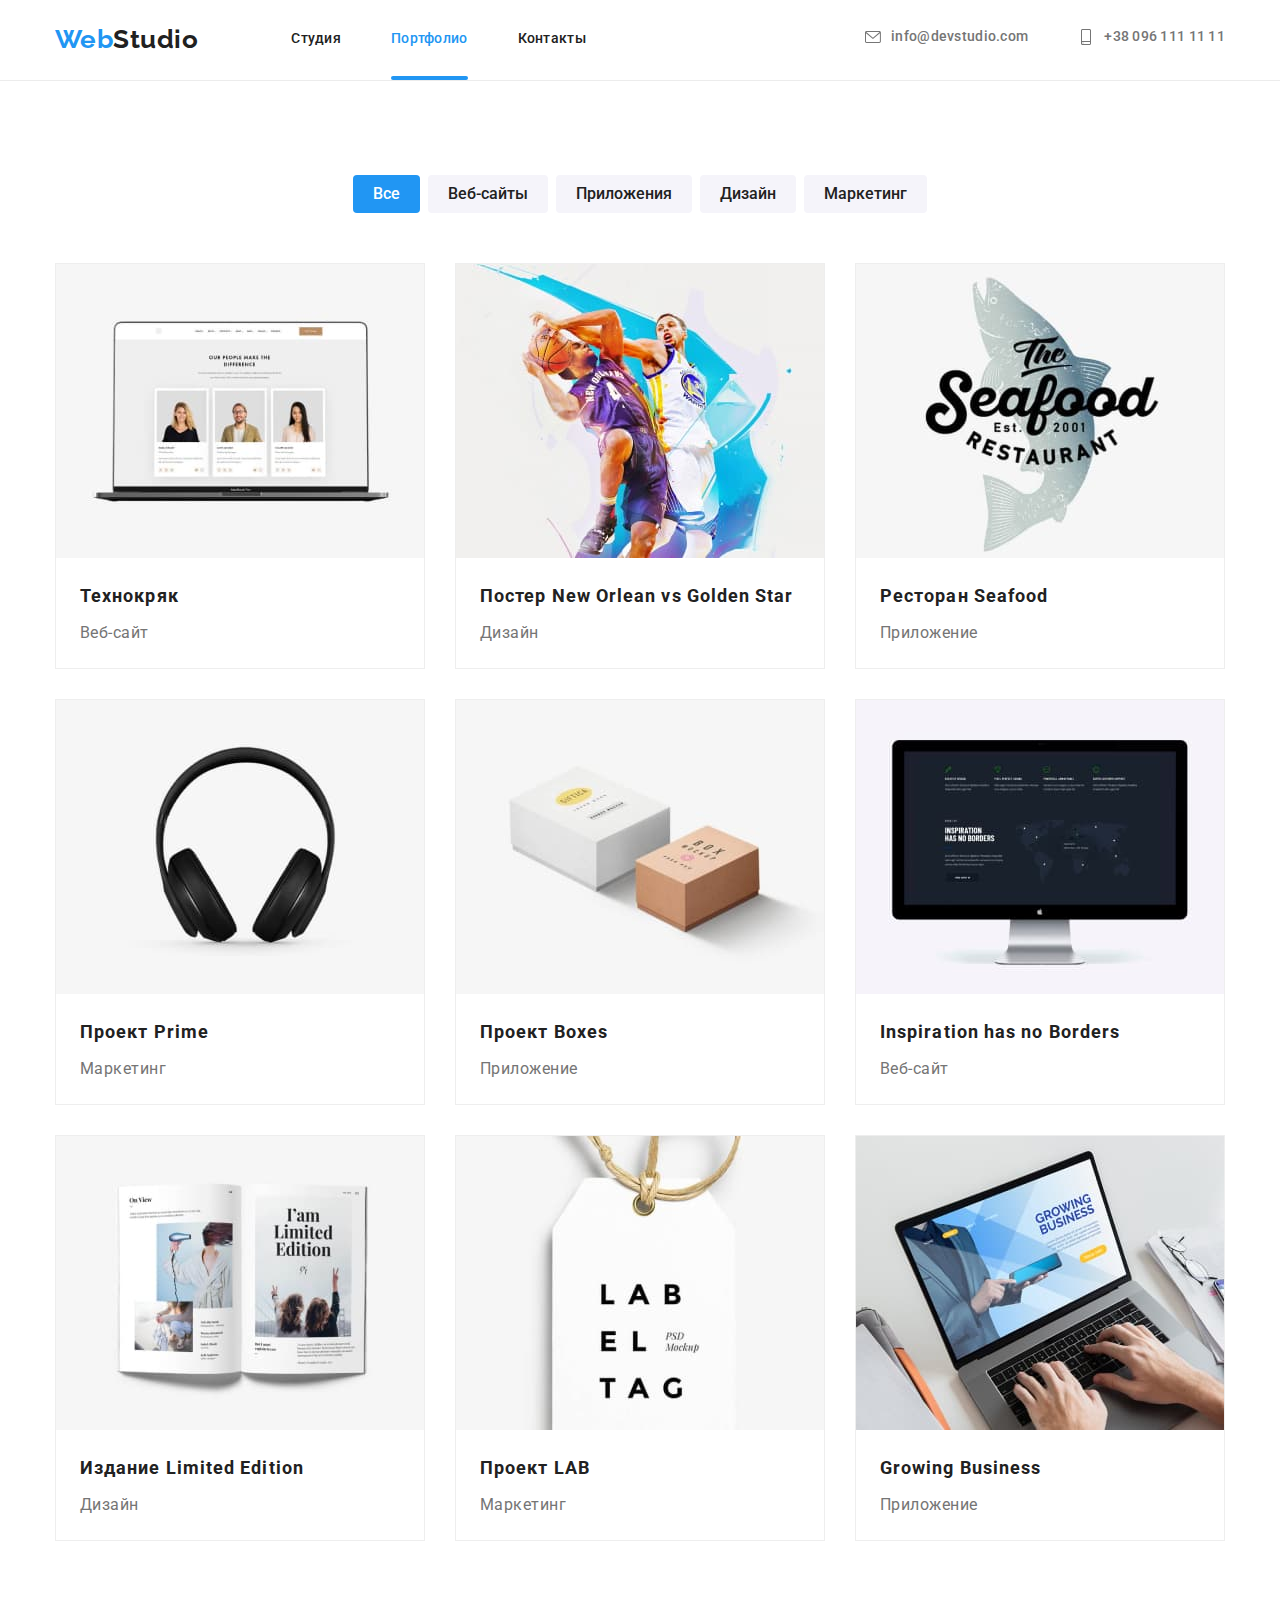
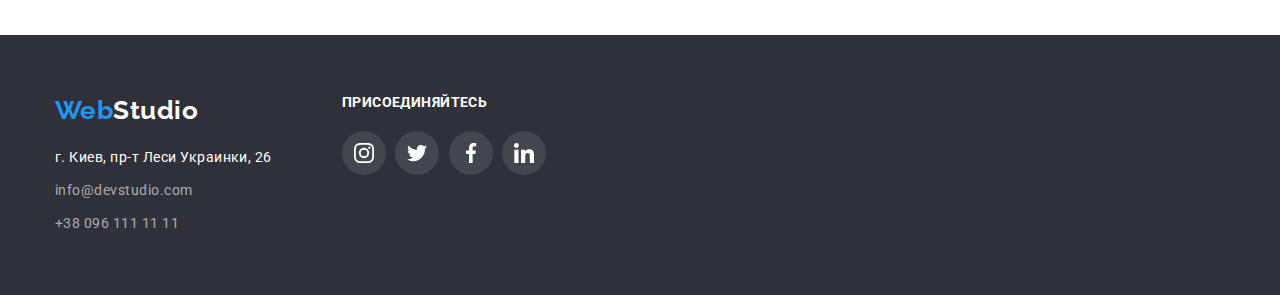
==== portfolio.html @ 7b87c252 "оформление стилей" ====
<!DOCTYPE html>
<html lang="en">

<head>
  <meta charset="UTF-8" />
  <meta http-equiv="X-UA-Compatible" content="IE=edge" />
  <meta name="viewport" content="width=device-width, initial-scale=1.0" />
  <title>Portfolio</title>
  <link rel="preconnect" href="https://fonts.gstatic.com">
  <link href="https://fonts.googleapis.com/css2?family=Raleway:wght@700&family=Roboto:wght@400;500;700;900&display=swap"
    rel="stylesheet">
  <link rel="stylesheet" href="https://cdnjs.cloudflare.com/ajax/libs/modern-normalize/1.1.0/modern-normalize.css"
    integrity="sha512-Y0MM+V6ymRKN2zStTqzQ227DWhhp4Mzdo6gnlRnuaNCbc+YN/ZH0sBCLTM4M0oSy9c9VKiCvd4Jk44aCLrNS5Q=="
    crossorigin="anonymous" referrerpolicy="no-referrer" />
  <link rel="stylesheet" href="https://cdnjs.cloudflare.com/ajax/libs/modern-normalize/1.1.0/modern-normalize.min.css"
    integrity="sha512-wpPYUAdjBVSE4KJnH1VR1HeZfpl1ub8YT/NKx4PuQ5NmX2tKuGu6U/JRp5y+Y8XG2tV+wKQpNHVUX03MfMFn9Q=="
    crossorigin="anonymous" referrerpolicy="no-referrer" />
  <link rel="stylesheet" href="./css/style.css">
</head>
</head>

<body>
  <!--Шапка проекта-->
  <header class="header">
    <div class="container header-container">
      <nav class="site-nav ">
        <a class="logo link " href="./index.html"> <span class="logo-color">Web</span>Studio</a>
        <ul class="site-list list ">
          <li class="nav-item"><a class="site-link  link" href="./index.html">Студия</a></li>
          <li class="nav-item"><a class="site-link current link after-link" href="">Портфолио</a></li>
          <li class="nav-item"><a class="site-link link" href="">Контакты</a></li>
        </ul>
      </nav>
      <ul class="contact-list list">
        <li class="contact-item">
          <a class="contact-link link" href="mailto:info@devstudio.com">
            <svg class="svg-mail">
              <use href="./images/icons-svg/symbol-defs.svg#icon-mail"></use>
            </svg>
            info@devstudio.com</a>
        </li>
        <li class="contact-item">
          <a class="contact-link link" href="tel:+380961111111">
            <svg class="svg-mail">
              <use href="./images/icons-svg/symbol-defs.svg#icon-smartphone"></use>
            </svg>
            +38 096 111 11 11</a>
        </li>
      </ul>
    </div>
  </header>
  <!--Основа портфолио-->
  <main>
    <h1 hidden>Скрытый заголовок</h1>
    <section class="our-work">
      <div class="container ">
        <ul class="filter list">
          <li class="filter-item"><button class="filter-btn current " type="button">Все</button></li>
          <li class="filter-item"><button class="filter-btn" type="button">Веб-сайты</button></li>
          <li class="filter-item"><button class="filter-btn" type="button">Приложения</button></li>
          <li class="filter-item"><button class="filter-btn" type="button">Дизайн</button></li>
          <li class="filter-item"><button class="filter-btn" type="button">Маркетинг</button></li>
        </ul>
        <ul class="works-list list ">
          <li class="works-title">
            <a class="work-a" href="">
              <div class="works-img"> 
              <img src="./images/portfolio/technokryak.jpg" alt="technokryak" width="370" height="294" />
              <p class="works-p">Технокряк это современная площадка распространения коронавируса. Компании используют эту платформу для цифрового шпионажа и атак на защищённые сервера конкурентов.</p>
            </div>
              <div class="text-position">
                <h2 class="work-title">Технокряк</h2>
                <p class="work-profession">Веб-сайт</p>
              </div>
            </a>
          </li>
          <li class="works-title">
            <a class="work-a"  href="">
              <div class="works-img">
                <img src="./images/portfolio/new-orlean-vs-golden-star-poster.jpg" alt="new-orlean-poster" width="370"
                height="294" />
                <p class="works-p">Lorem ipsum dolor sit amet, consectetur adipisicing elit. Earum rerum quia veniam suscipit natus animi, tempora, et dolorum adipisci nemo ratione, aut modi laboriosam! Fugiat dolore illum reiciendis odit voluptatem? </p>
              </div>
              <div class="text-position">
                <h2 class="work-title">Постер New Orlean vs Golden Star</h2>
                <p class="work-profession">Дизайн</p>
              </div>
            </a>
          </li>
          <li class="works-title">
            <a class="work-a"  href="">
              <div class="works-img">
                <img src="./images/portfolio/seafood-restaurant.jpg" alt="seafood-restaurant" width="370" height="294" />
                <p class="works-p">Lorem, ipsum dolor sit amet consectetur adipisicing elit. Tempora vel, magni voluptatum non quaerat maxime accusantium alias dolorum sed magnam architecto, ullam deleniti nemo? In iusto perspiciatis corrupti explicabo aut?</p>
              </div>
              <div class="text-position">
                <h2 class="work-title">Ресторан Seafood</h2>
                <p class="work-profession">Приложение</p>
              </div>
            </a>
          </li>
          <li class="works-title">
            <a class="work-a"  href="">
              <div class="works-img">
                <img src="./images/portfolio/prime-project.jpg" alt="prime-project" width="370" height="294" />
                <p class="works-p">Lorem ipsum dolor sit amet consectetur adipisicing elit. Ratione modi consequuntur numquam quas debitis, tempore ducimus laboriosam ut delectus, </p>
              </div>
              <div class="text-position">
                <h2 class="work-title">Проект Prime</h2>
                <p class="work-profession">Маркетинг</p>
              </div>
            </a>
          </li>
          <li class="works-title">
            <a class="work-a"  href="">
              <div class="works-img">
                <img src="./images/portfolio/boxes-project.jpg" alt="boxes-project" width="370" height="294" />
                <p class="works-p">Lorem ipsum dolor sit amet consectetur adipisicing elit. Voluptatum blanditiis architecto cumque rem accusantium sequi, tempora eum dicta aperiam nulla laborum! Consectetur quo quaerat sunt amet.</p>
              </div>
              <div class="text-position">
                <h2 class="work-title">Проект Boxes</h2>
                <p class="work-profession">Приложение</p>
              </div>
            </a>
          </li>
          <li class="works-title">
            <a class="work-a"  href="">
              <div class="works-img">
                <img src="./images/portfolio/inspiration-has-no-borders.jpg" alt="inspiration-has-no-borders" width="370"
                height="294" />
                <p class="works-p" >Lorem ipsum dolor sit amet consectetur adipisicing elit. Enim necessitatibus vero modi deserunt suscipit amet excepturi inventore illum, obcaecati cupiditate doloribus laborum odit! Nemo suscipit doloribus recusandae voluptatem animi perspiciatis.</p>
              </div>
              <div class="text-position">
                <h2 class="work-title">Inspiration has no Borders</h2>
                <p class="work-profession">Веб-сайт</p>
              </div>
            </a>
          </li>
          <li class="works-title">
            <a class="work-a"  href="">
              <div class="works-img">
                <img src="./images/portfolio/limited-edition.jpg" alt="limited-edition" width="370" height="294" />
                <p class="works-p">Lorem ipsum, dolor sit amet consectetur adipisicing elit. Officiis eaque neque beatae ipsum deserunt recusandae, porro cum non voluptate modi laborum, omnis excepturi alias reiciendis voluptas eos quod. Doloribus, necessitatibus.</p>
              </div>
              <div class="text-position">
                <h2 class="work-title">Издание Limited Edition</h2>
                <p class="work-profession">Дизайн</p>
              </div>
            </a>
          </li>
          <li class="works-title">
            <a class="work-a"  href="">
              <div class="works-img">
                <img src="./images/portfolio/lab-project.jpg" alt="lab-project" width="370" height="294" />
                <p class="works-p">Lorem ipsum dolor sit amet consectetur adipisicing elit. Adipisci ipsum, ut ex minus iure esse eaque hic quisquam alias debitis, mollitia excepturi velit voluptates similique neque ullam temporibus natus eveniet!</p>
              </div>
              <div class="text-position">
                <h2 class="work-title">Проект LAB</h2>
                <p class="work-profession">Маркетинг</p>
              </div>
            </a>
          </li>
          <li class="works-title">
            <a class="work-a"  href="">
              <div class="works-img">
                <img src="./images/portfolio/growing-business.jpg" alt="growing-business" width="370" height="294" />
                <p class="works-p">Lorem ipsum dolor sit amet consectetur adipisicing elit. Repudiandae quia inventore eaque voluptate doloremque obcaecati cupiditate distinctio numquam, dolore illo hic corrupti magni laboriosam earum placeat magnam aliquam reprehenderit laborum.</p>
              </div>
              <div class="text-position">
                <h2 class="work-title">Growing Business</h2>
                <p class="work-profession">Приложение</p>
              </div>
            </a>
          </li>
        </ul>
      </div>
    </section>
  </main>
  <!--Футер-->
  <footer class="footer">
    <div class="container container-footer">
      <div class="one-address">
        <a class="footer-logo link" href=""><span class="logo-color">Web</span>Studio</a>
        <address class="address">
          <a class="address-link link" href="https://goo.gl/maps/BGYhrAwLSRzeAxM98" target="_blank"
            rel="noopener noreferrer">г. Киев, пр-т Леси Украинки, 26</a>
          <ul class="footer-list list">
            <li class="footer-item">
              <a class="footer-link link" href="mailto:info@devstudio.com">info@devstudio.com </a>
            </li>
            <li class="footer-item">
              <a class="footer-link link" href="tel:+380961111111">+38 096 111 11 11</a>
            </li>
          </ul>
        </address>
      </div>

      <div class="footer-set">
        <h3 class="title-footer"> присоединяйтесь </h3>
        <ul class=" footer-ul list ">
          <li class="footer-li">
            <a class="footer-icon-link" href="">
              <svg class="footer-svg" width="20px" height="20px">
                <use href=./images/icons-svg/symbol-defs.svg#icon-instagram2></use>
              </svg>
            </a>
          </li>
          <li>
            <a class="footer-icon-link" href="">
              <svg class="footer-svg" width="20px" height="20px">
                <use href=./images/icons-svg/symbol-defs.svg#icon-twitte4r></use>
              </svg>
            </a>

          </li>
          <li>
            <a class="footer-icon-link" href="">
              <svg class="footer-svg " width="20px" height="20px">
                <use href=./images/icons-svg/symbol-defs.svg#icon-facebook1></use>
              </svg>
            </a>
          </li>
          <li>
            <a class="footer-icon-link" href="">
              <svg class="footer-svg" width="20px" height="20px">
                <use href=./images/icons-svg/symbol-defs.svg#icon-linkedin3></use>
              </svg>
            </a>
          </li>
        </ul>
      </div>
    </div>
  </footer>
</body>

</html>
---- css/style.css ----
:root {
    --primary-text-color: #757575;
    --secondary-text-color: #212121;
    --accent-color: #2196f3;
    --primary-bg-color: #ffffff;
    --primary-bg-color-filter: #f5f4fa;
    --prinary-font-family: "Roboto", sant-serif;
    --secondary-font-family:"Raleway", sant-serif;
  }
  
  body {
    background-color: var(--primary-bg-color);
    color: var(--primary-text-color);
    font-family: var(--prinary-font-family);
    letter-spacing: 0.03em;
  }

  h1,
  h2,
  h3,
  h4,
  h5,
  h6,
  p{
    margin-top: 0;
    margin-bottom: 0;
  }

  ul,ol{
    margin-top: 0;
    margin-bottom: 0;
    padding-left: 0;
  }
  
  img {
  display: block;
  }

  .list{
    list-style: none;
   }
 
   .link{
     text-decoration: none;
   }

/* Шапка проекта Webstudio*/
.logo{ 
margin-right:93px ;
font-family: var(--secondary-font-family);
font-weight:700;
font-size: 26px;
line-height: 1.19;
color:var(--secondary-text-color);
}

.logo-color{
  color: var(--accent-color);
}


.site-list{
display: flex;
font-size: 14px;
line-height: 1.14;
letter-spacing: 0.02em;
color: var(--secondary-text-color);

}


.nav-item:not(:last-child){
  margin-right: 50px;
}



.site-link:hover,
.site-link:focus{
  color: var(--accent-color);
}

.site-link.current{
  color:var(--accent-color) ;
}

.site-link{
  position: relative;
  font-family: Roboto;
  font-weight: 500;
  font-size: 14px;
  line-height: 1.14;
  letter-spacing: 0.02em;
  color:var(--secondary-text-color );
  transition:  color 250ms cubic-bezier(0.4, 0, 0.2, 1);
  
}


.contact-link{
display: inline-flex;
font-weight: 500;
font-size: 14px;
line-height: 1.14;
letter-spacing: 0.02em;
color: var( --primary-text-color );
transition:  color 250ms cubic-bezier(0.4, 0, 0.2, 1);
  
}

.contact-item:not(:last-child){
margin-right: 50px;
}

.contact-item:hover,
.contact-item:focus {
  color: var(--accent-color);
  
}


.contact-link:hover,
.contact-link:focus{
color: var(--accent-color);
}


 .contact-link:hover .svg-mail{
fill: var(--accent-color);
transition-duration: 250ms;
} 

.contact-link:focus .svg-mail{
fill: var(--accent-color);
  } 

.site-nav{
  display: flex;
  align-items: center;
 

}

 .contact-list{
  display: flex;
  align-items: center;
  margin-left: auto;
 }

.header-container{
  display: flex;
  align-items: center;
  
}

.header{
  border-bottom: 1px solid #ECECEC ;
  padding-top: 24px;
  padding-bottom:25px;
}

.svg-mail{
  width: 16px;
  height: 16px;
  margin-right: 10px;
  fill: var(--primary-text-color);
}

.after-link::after{
  content: "";
  display: block;
  width:100% ;
  height:4px ;
  background: #2196F3;
  border-radius: 2px;
  position: absolute;
  top: 46px;
  transition: opacity 250ms cubic-bezier(0.4, 0, 0.2, 1);

}





/* сукция героик */
.hero{
padding-top:200px ;
padding-bottom: 200px;
height: 600px;
max-width: 1600;
background-image:linear-gradient(to right ,
 rgba(47, 48, 58, 0.4),
 rgba(47, 48, 58, 0.4)),
url(../images/hero/hero.jpg);
background-size:cover ;
background-repeat:no-repeat ;
background-color: #2F303A;
text-align: center;
}

.hero-title{
font-weight: 900;
font-size: 44px;
line-height: 1.36;
letter-spacing: 0.06em;
text-transform: uppercase;
color: var(--primary-bg-color);
}

.button{
padding-left:32px ;
padding-right:32px ;
padding-top:10px ;
padding-bottom:10px ;
margin-top: 30px;
border-radius: 4px;
font-weight: 700;
font-size: 16px;
line-height: 1.87;
letter-spacing: 0.06em;
color: #FFFFFF;
background-color: var(--accent-color);

transition-property: background-color ;
transition-duration:250ms;
transition-timing-function: cubic-bezier(0.4, 0, 0.2, 1);


}


.button:hover,
.button:hover{
background-color:#188CE8; 
}



.backdrop{
  position: fixed;
  top: 0;
  left: 0;
  width: 100vw;
  height: 100vh;
  background-color: rgba(0, 0, 0, 0.2);;
  opacity: 1;
  visibility: visible;
  pointer-events: auto;
  transition: opacity 500ms linear, visibility 500ms linear;
}
 

  .modal {
    position: absolute;
    left: 50%;
    top: 50%;
    width: 528px;
    height: 580px;
    background-color: #ffffff;
    transform: translate(-50%, -50%);

}

.close-btn{
  position: absolute;
  top: 8px;
  right: 8px;
  width: 30px;
  height: 30px;

  border-radius: 50%;
  border: 1px solid rgba(0, 0, 0, 0.1);
  
  background-color: transparent;
  cursor: pointer;
  padding: 0;
}

.is-hidden {
  opacity: 0;
  visibility: hidden;
  pointer-events: none;
}



/* секция будушего */
.title-features{
margin-bottom: 10px;
font-weight: 700;
font-size: 14px;
line-height: 1.14;
text-transform: uppercase;
color:var(--secondary-text-color);
}

.features-list{
  display: flex;
  justify-content: space-between;
  
}


.features-item:not(:last-child){
  margin-right: 30px;
}

.section-features{
  padding-top: 94px;
  padding-bottom: 47px;
}

.features-paragraph{
  font-style: normal;
  font-weight: normal;
  font-size: 14px;
  line-height: 1.71;
}


.svg-features {
  display: flex;
  justify-content: center;
  align-items: center;
  width:270px ;
  height: 120px;
  background-color: #F5F4FA;
  margin-bottom: 30px;
  border-radius: 4px;
}



/* Робочая секция */
.section-title {
margin-bottom: 50px;
font-weight: 700;
font-size: 36px;
line-height: 1.16;
text-align: center;
color: var(--secondary-text-color);
}

.work-list{
  display: flex;
  align-items: center;

}

.work-section{
 padding-top:47px;
 padding-bottom: 94px;
}

.work-div{
  position: relative;

}

.work-div:not(:last-child){
  margin-right: 30px;
}

.work-information{
position: absolute;
padding:27px  ;
top: 225px;
width:370px ;
height:70px ;  
font-weight:700  ;
font-size: 14px;
line-height: 1.14;
text-align: center;
text-transform: uppercase;
color: var(--primary-bg-color);
background-image:linear-gradient(to right ,
 rgba(47, 48, 58, 0.8),
 rgba(47, 48, 58, 0.8));

}

/* Наша команда */

.team-section{
padding-top: 94px;
padding-bottom: 94px;
background-color:  var(--primary-bg-color-filter);
}

.title {
font-weight: 500;
font-size: 16px;
line-height: 1.18;
text-align: center;
color: var(--secondary-text-color);
}

.profession{
margin-top: 10px;
font-size: 16px;
line-height: 1.18;
text-align: center;
color:var(--primary-text-color);

}  

.section-team-title{
font-weight: 700;
font-size: 36px;
line-height: 1.16;
text-align: center;
color: var(--secondary-text-color);
}


.team-list{
  display: flex;
  align-items: center;
}


.team-title{
  border-radius: 0px 0px 4px 4px;
  background-color: #ffffff;
  margin-right:30px ;
  margin-top: 50px;
  box-shadow: 0px 1px 3px rgba(0, 0, 0, 0.12), 0px 1px 1px rgba(0, 0, 0, 0.14), 0px 2px 1px rgba(0, 0, 0, 0.2);
}

.name-profession{
 margin:30px ;
}

.link-icon-inst {
  display: flex;
  justify-content: center;
  align-items: center;
  width: 44px;
  height: 44px;
  border-radius: 50%;
  background-color: #ffffff;
  fill: #AFB1B8;
  transition: background-color 250ms cubic-bezier(0.4, 0, 0.2, 1);
  
}

.link-icon-inst:hover,
.link-icon-inst:focus{
  background-color: var(--accent-color);
  fill: #ffffff;
}


.icon-div{
  display: flex;
  justify-content: space-between;
  margin-top: 16px;
  
}


/* Постоянные клиенты */

.regular-section{
  padding-top:94px ;
  padding-bottom:94px ;
}

.regular-title{
font-weight: 700;
font-size: 36px;
line-height: 1.16;
text-align: center;
letter-spacing: 0.03em;
color:var(--secondary-text-color);
margin-bottom: 50px;

}

.regular-li{
width: 170px;
height: 92px;

}


.regular-li:not(:last-child){
  margin-right: 30px;
}


.regular-ul{
  display: flex;

}

.regular-link{
  width: 100%;
  height: 100%;
  fill: #AFB1B8;
  display: flex; 
  justify-content: center;
  align-items: center;
  border: 1px solid #AFB1B8;
  border-radius: 4px;
  transition:  fill 250ms cubic-bezier(0.4, 0, 0.2, 1);
}

.regular-link:hover,
.regular-link:focus{
      fill:var(--accent-color);
      border: 1px solid var(--accent-color); 
}




/* Футер */
.footer{
 padding-top: 60px;
 padding-bottom:60px ;
 background-color:  #2F303A;
}

.footer-logo{
font-family: var(--secondary-font-family);
font-weight: 700;
font-size: 26px;
line-height: 1.19;
color:var(--primary-bg-color);
}

.footer-link{
font-style: normal;
font-weight: normal;
font-size: 14px;
line-height: 24px;
color: rgba(255, 255, 255, 0.6);
}

.footer-link:hover,
.footer-link:focus{
  color: var(--primary-bg-color);
}

.address-link{
font-style: normal;
font-weight: normal;
font-size: 14px;
line-height: 1.71;
color: var(--primary-bg-color);
}

.address-link:hover,
.address-link:focus {
  color: var(--accent-color);
}


.container-footer{
  display: flex;
  justify-content: baseline;
}
.footer-set{
  margin-left: 70px;
}

.footer-ul {
  width: 204px;
  display: flex;
  justify-content: space-between;
 

}
.title-footer{
font-weight: 700;
font-size: 14px;
line-height: 1.14;
letter-spacing: 0.03em;
text-transform: uppercase;
color: #FFFFFF;
margin-bottom: 20px;
}

.footer-icon-link{
  display: flex;
  justify-content: center;
  align-items: center;
  width: 44px;
  height: 44px;
  border-radius: 50%;
  background-color: rgba(255, 255, 255, 0.1);;
  fill: #ffffff;
  transition: background-color 250ms cubic-bezier(0.4, 0, 0.2, 1);
}

.footer-icon-link:hover,
.footer-icon-link:focus{
background-color: var(--accent-color);
fill:#ffffff;
}



/* Портфолио */
.filter-btn.current {
background-color:var(--accent-color) ;
color: var(--primary-bg-color);
}

.filter-btn {
padding:6px 20px ;
border-radius: 4px ;
border: none;  
font-family: inherit;
font-weight: 500;
font-size: 16px;
line-height: 1.62;
background:var(--primary-bg-color-filter);
color: var(--secondary-text-color);
transition: background-color 250ms cubic-bezier(0.4, 0, 0.2, 1);
}

.filter-btn:hover,
.filter-btn:focus{
  background-color: var(--accent-color);
  color: #ffffff;
}

.work-title{
font-style: normal;
font-weight:700;
font-size: 18px;
line-height: 2;
letter-spacing: 0.06em;
color: var(--secondary-text-color);
}

.work-profession{
margin-top: 4px;
font-style: normal;
font-weight: normal;
font-size: 16px;
line-height: 1.87;
color: var(--primary-text-color);
}


.container{
 width: 1200px;
 margin-left:auto ;
 margin-right: auto;
 padding-left: 15px;
 padding-right: 15px;
}

.filter {
  display: flex;
  justify-content: center;
  margin-bottom: 50px;
}

.filter-item:not(:last-child) 
{
  margin-right: 8px;
}
  
.works-list{
  display: flex;
  flex-wrap: wrap;
}

.works-title{
width: 370px;
margin-right: 30px;
margin-bottom: 30px;
border: 1px solid #EEEEEE;

}

.works-title:nth-child(3n){
  margin-right: 0px;
}

.works-title:nth-last-child(-n + 3){
  margin-bottom: 0px;
}


.our-work {
  padding-top: 94px;
  padding-bottom: 94px ;
}

.text-position{
  padding: 20px 24px;
  

}

.address {
  margin-top: 20px;
  
}

.address-link{
  margin-bottom: 9px;
  display: block;
}


.footer-list .footer-item:not(:last-child){
  margin-bottom: 9px;
}

.work-a{
  display: block;
  text-decoration: none;
  color: var(--primary-text-color);
  width: 100%;
  height: 100%;
 
}

.works-title:hover,
.works-title:focus{
box-shadow: 0px 1px 1px rgba(0, 0, 0, 0.12), 0px 4px 4px rgba(0, 0, 0, 0.06), 1px 4px 6px rgba(0, 0, 0, 0.16);
}

.works-img{
  position: relative;
  overflow: hidden;
}



.works-p{
  position: absolute;
  top: 0;
  left: 0;
  height: 100%;
  width: 100%;
font-style: normal;
font-weight: normal;
font-size: 18px;
line-height: 1.56;
background-color:rgba(33, 150, 243, 0.9);
color: var(--primary-bg-color);
overflow: auto;
padding: 63px 24px;

transform: translateY(101%);
transition: transform 250ms cubic-bezier(0.4, 0, 0.2, 1) ;
}

.works-title:hover .works-p{
  transform: translateY(0%);
}


.work-a:focus .works-p{
  transform: translateY(0%);
}
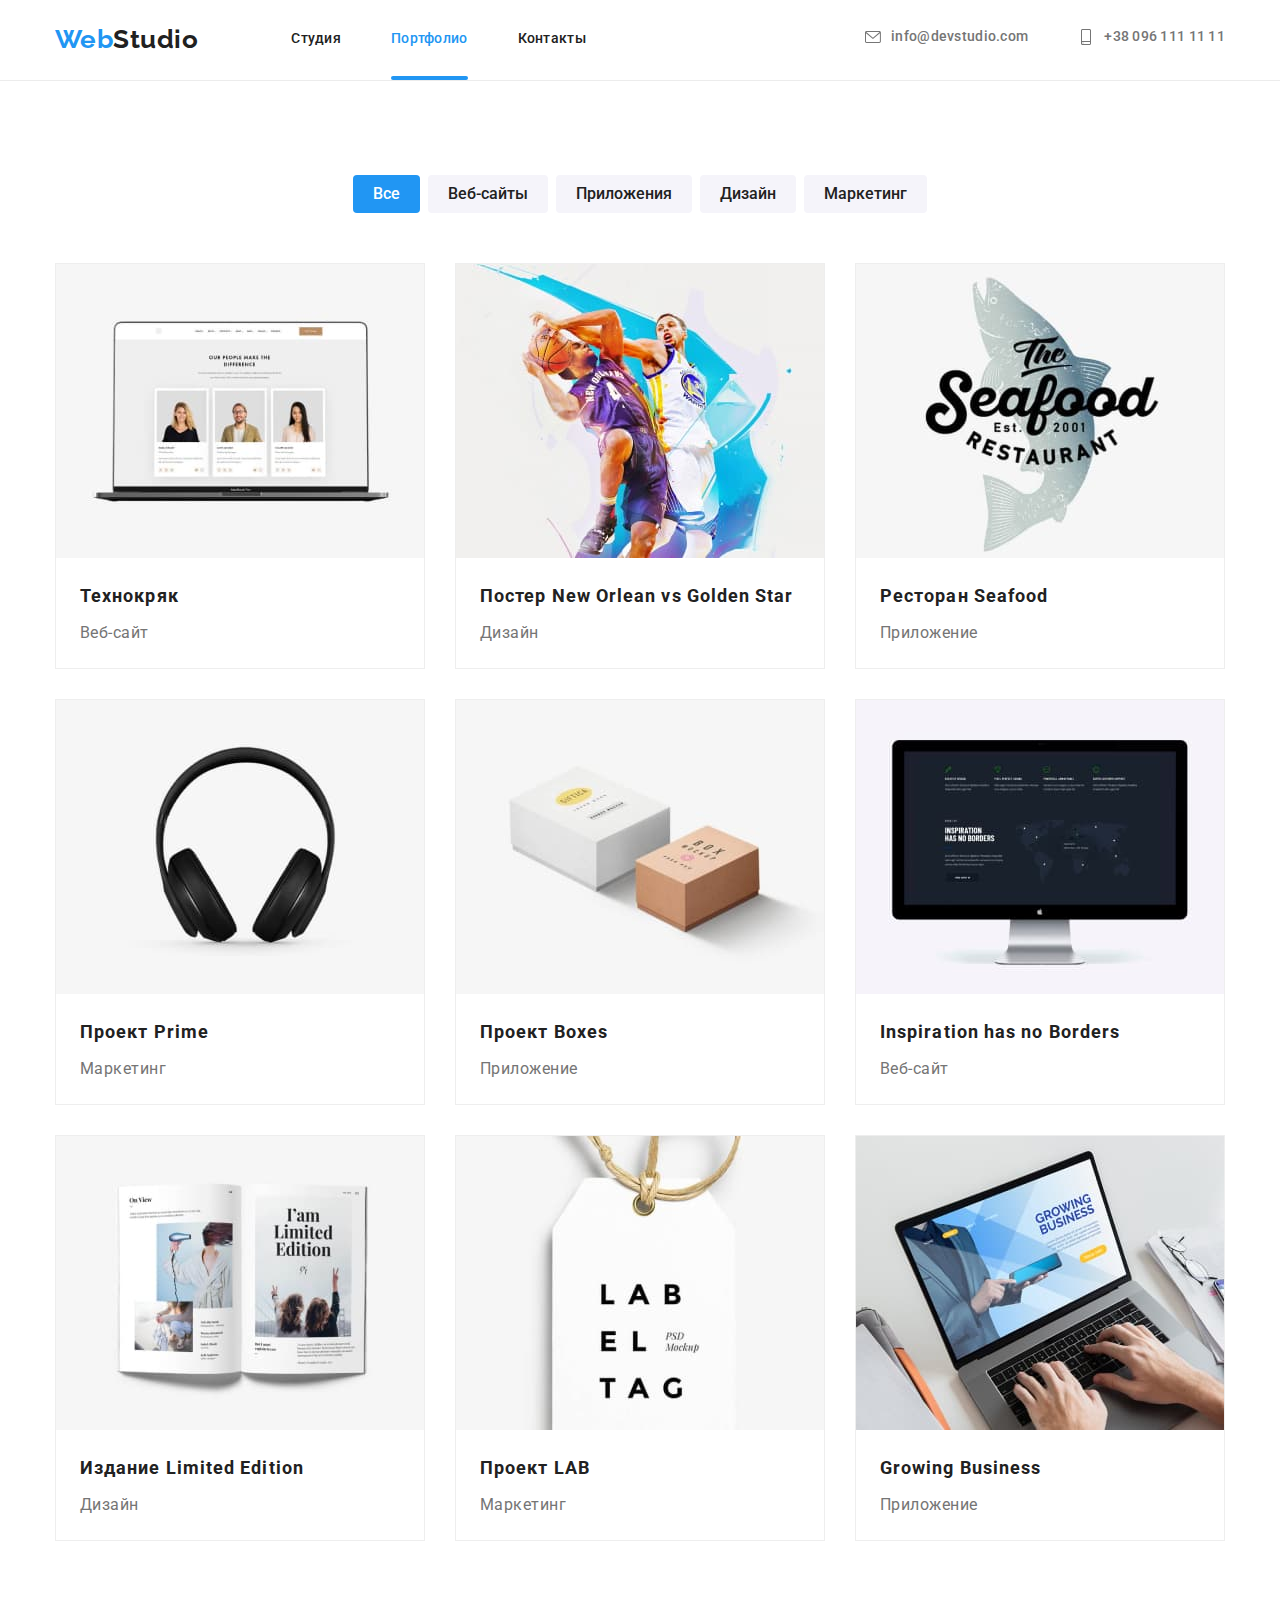
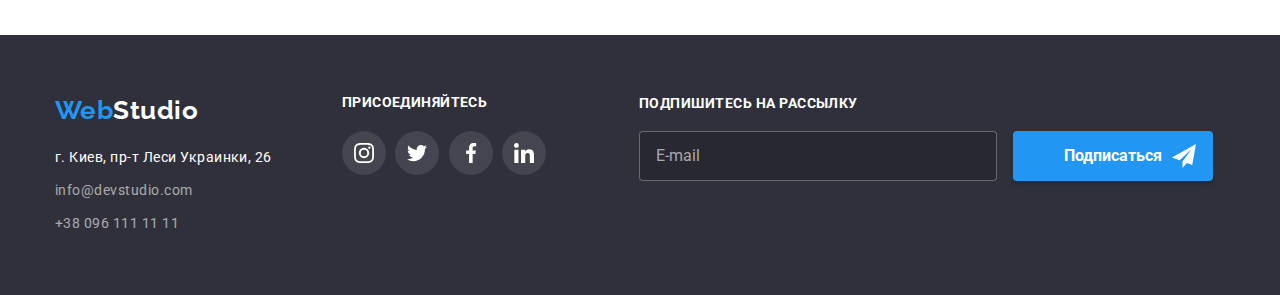
==== commit 09462bae: "фокус модального окна" ====
--- a/portfolio.html
+++ b/portfolio.html
@@ -229,6 +229,19 @@
           </li>
         </ul>
       </div>
+      <div>
+        <form  class="footer-form" action="">
+        <label for="">
+          <p class="email-title">Подпишитесь на рассылку</p>
+          <input class="email-input" type="email" placeholder="E-mail" name="e-mail" required>
+          <button class="button-email" type="submit">Подписаться
+            <svg class=" svg-icon-footer" width="24px" height="24px">
+              <use href=./images/icons-svg/symbol-defs6.svg#icon-icon-send-1></use>
+            </svg>
+          </button>
+        </label>
+        </form>
+      </div>
     </div>
   </footer>
 </body>
--- a/css/style.css
+++ b/css/style.css
@@ -43,6 +43,19 @@
    .link{
      text-decoration: none;
    }
+
+
+   .visually-hidden {
+    position: absolut;
+    width: 1px;
+    height: 1px;
+    margin: -1px;
+    border: 0;
+    padding: 0;
+    clip: rect(1px, 1px, 1px, 1px);
+    clip: rect(1px 1px 1px 1px);
+    overflow: hidden;
+  }
 
 /* Шапка проекта Webstudio*/
 .logo{ 
@@ -253,6 +266,7 @@
 
   .modal {
     position: absolute;
+    padding: 40px;
     left: 50%;
     top: 50%;
     width: 528px;
@@ -268,14 +282,20 @@
   right: 8px;
   width: 30px;
   height: 30px;
-
   border-radius: 50%;
   border: 1px solid rgba(0, 0, 0, 0.1);
-  
   background-color: transparent;
   cursor: pointer;
   padding: 0;
-}
+  transition: color 250ms cubic-bezier(0.4, 0, 0.2, 1) ;
+}
+
+.close-btn:hover,
+.close-btn:focus
+{
+  color:  #2196F3;
+}
+
 
 .is-hidden {
   opacity: 0;
@@ -763,3 +783,197 @@
   transform: translateY(0%);
 }
 
+/* email footer */
+.email-title{
+font-weight: 700;
+font-size: 14px;
+line-height: 16px;
+text-transform: uppercase;
+color: #FFFFFF;
+margin-bottom: 20px;
+
+}
+
+.footer-form{
+  margin-left: 93px;
+}
+
+.email-input{
+width: 358px;
+height: 50px;
+padding-left: 16px;
+border: 1px solid rgba(255, 255, 255, 0.3);
+background-color: rgba(0, 0, 0, 0.15);
+border-radius: 4px;
+color: #ffffff;
+}
+
+.email-input::placeholder {
+  color: rgba(255, 255, 255, 0.6);
+
+}
+
+.button-email{
+position: relative;
+font-weight: 700;
+font-size: 16px;
+line-height: 1.87;
+color: #FFFFFF;
+width: 200px;
+padding: 10px 29px;
+background: #2196F3;
+box-shadow: 0px 4px 4px rgba(0, 0, 0, 0.15);
+border-radius: 4px;
+margin-left: 12px;
+border: none;
+cursor: pointer;
+}
+
+.svg-icon-footer{
+  position: absolute;
+  top: 50%;
+  transform: translateY(-50%);
+  margin-left: 10px;
+}
+
+
+/* модалка */
+.form-field{
+display: flex;
+flex-direction: column;
+margin-bottom: 10px;
+
+}
+
+textarea {
+  resize: none;
+}
+
+.backdrop-title{
+font-weight:700;
+font-size: 20px;
+line-height:1.15;
+text-align: center;
+color:var(--secondary-text-color);
+margin-bottom: 12px;
+
+}
+
+
+.backdrop-input{
+
+width: 100%;
+height: 40px;
+border: 1px solid rgba(33, 33, 33, 0.2);
+border-radius: 4px;
+padding-left: 42px;
+outline: none;
+transition: fill 250ms cubic-bezier(0.4, 0, 0.2, 1),border 250ms cubic-bezier(0.4, 0, 0.2, 1) ;
+}
+
+.backdrop-textarea{
+padding: 12px 16px;
+width: 100%;
+height: 120px;
+border: 1px solid rgba(33, 33, 33, 0.2);
+border-radius: 4px;
+outline: none;
+transition: border 250ms cubic-bezier(0.4, 0, 0.2, 1) ;
+}
+
+.backdrop-textarea::placeholder{
+  color:   rgba(117, 117, 117, 0.5);  
+}
+
+
+
+.checkbox-title{
+display: flex;
+align-items: center;
+font-size: 14px;
+line-height: 1.71;
+color: var(--primary-text-color);
+
+}
+
+
+
+.backdrop-btn{
+display:flex;
+font-weight: 700;
+font-size: 16px;
+line-height: 1.87;
+align-items: center;
+text-align: center;
+letter-spacing: 0.06em;
+color: #FFFFFF;
+width: 200px;
+background: #2196F3;
+box-shadow: 0px 4px 4px rgba(0, 0, 0, 0.15);
+border-radius: 4px;
+border: none;
+margin: 0 auto;
+margin-top: 29px;
+padding: 10px 55px;
+transition: background-color 250ms cubic-bezier(0.4, 0, 0.2, 1) ;
+
+}
+
+.backdrop-btn:hover,
+.backdrop-btn:focus{
+  background-color:#188CE8;;
+
+}
+
+.backdrop-wraper{
+  position: relative;
+
+}
+
+
+.svg-icon-backdrop{
+  position: absolute;
+  top: 50%;
+  left: 12px;
+  transform: translateY(-50%);
+
+}
+
+.backdrop-name{
+  display: block;
+  margin-bottom: 4px;
+}
+
+.backdrop-input:hover,
+.backdrop-input:focus{
+  
+  border: 1px solid var(--accent-color);
+}
+
+.backdrop-input:hover + .svg-icon-backdrop{
+  fill: var(--accent-color);
+}
+
+.backdrop-textarea:hover,
+.backdrop-textarea:focus{
+  border: 1px solid var(--accent-color);
+}
+
+
+.checkbox-title::before{
+  content: '';
+  width: 16px;
+  height: 15px;
+  border: 2px solid #212121;
+  background-repeat: 10px;
+  display: block;
+  cursor: pointer;
+  margin-right: 10px;
+  
+}
+
+.checkbox-input:checked + .checkbox-title::before{
+  background-image: url(../images/icon-check.jpg) ;
+  
+}
+  